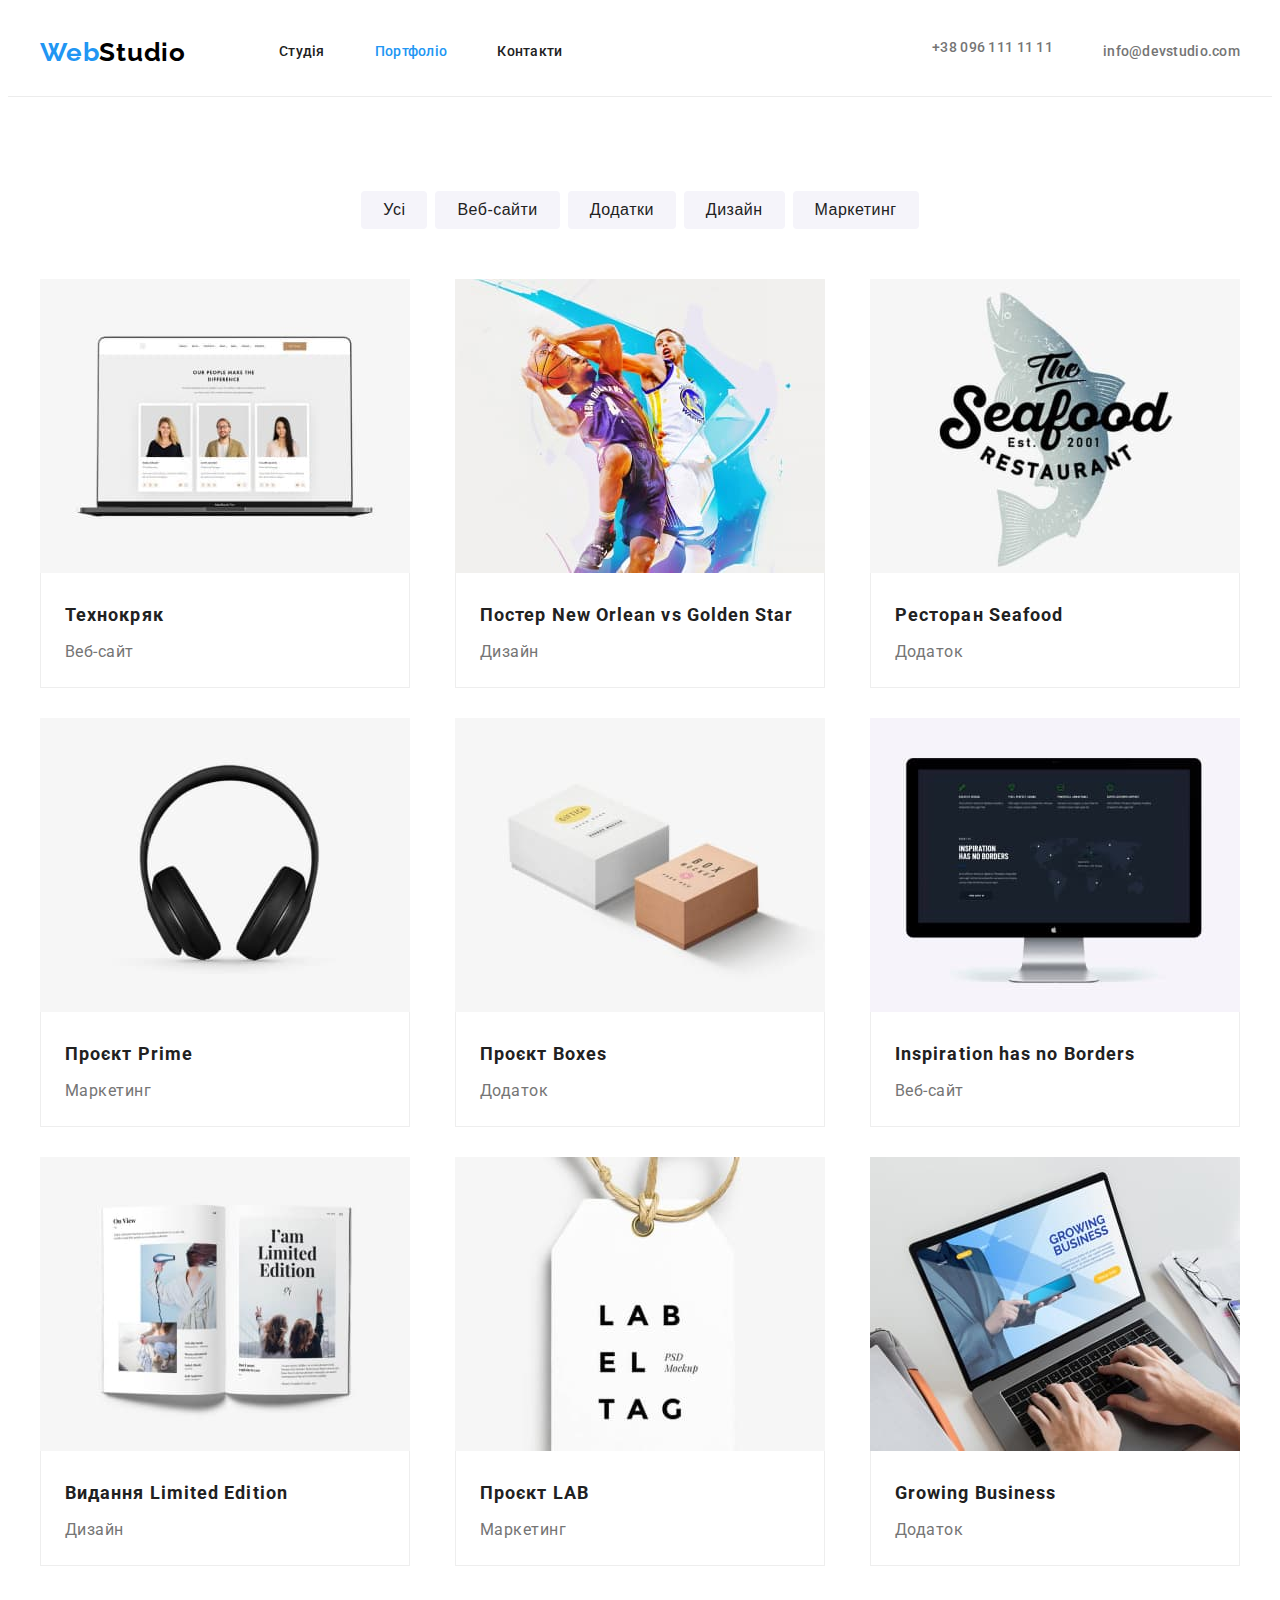
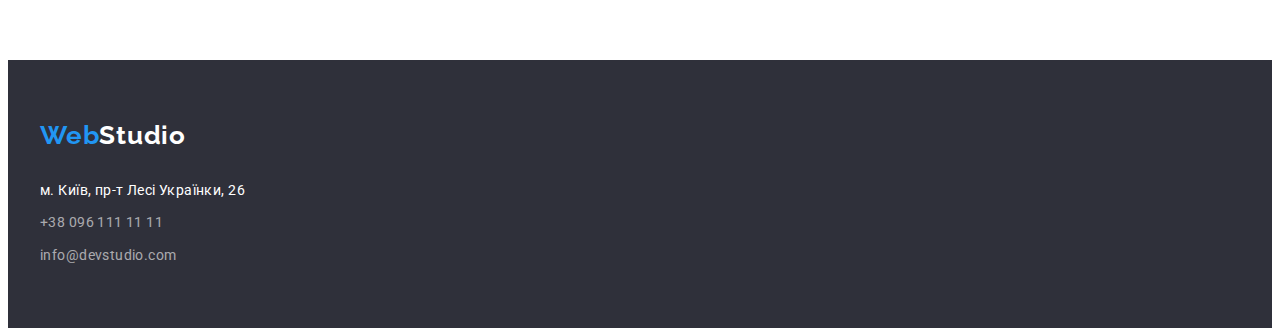
==== portfolio.html @ 99e2f4e7 "save" ====
<!DOCTYPE html>
<html lang="uk">
  <head>
    <meta charset="UTF-8" />
    <meta name="viewport" content="width=device-width, initial-scale=1.0" />
    <title>Студія</title>
    <link rel="preconnect" href="https://fonts.googleapis.com" />
    <link rel="preconnect" href="https://fonts.gstatic.com" crossorigin />
    <link
      href="https://fonts.googleapis.com/css2?family=Raleway:wght@700&family=Roboto:wght@400;500;700;900&display=swap"
      rel="stylesheet"
    />
    <link
      rel="stylesheet"
      href="https://cdnjs.cloudflare.com/ajax/libs/modern-normalize/2.0.0/modern-normalize.min.css"
      integrity="sha512-4xo8blKMVCiXpTaLzQSLSw3KFOVPWhm/TRtuPVc4WG6kUgjH6J03IBuG7JZPkcWMxJ5huwaBpOpnwYElP/m6wg=="
      crossorigin="anonymous"
      referrerpolicy="no-referrer"
    />
    <link rel="stylesheet" href="./css/styles.css" />
  </head>
  <body>
    <header class="header">
      <div class="container header-container">
        <a class="logo header-logo link" href="index.html" lang="eu"
          >Web<span class="logo-color">Studio</span></a
        >
        <nav class="header-nav">
          <ul class="header-menu list">
            <li class="menu-item">
              <a class="menu-link link" href="index.html">Студія</a>
            </li>
            <li class="menu-item">
              <a class="menu-link current link" href="portfolio.html"
                >Портфоліо</a
              >
            </li>
            <li class="menu-item">
              <a class="menu-link link" href="#address">Контакти</a>
            </li>
          </ul>
        </nav>
        <ul class="contacts contacts-header list">
          <li class="contacts-item">
            <a class="contacts-link link" href="tel:+380961111111"
              >+38 096 111 11 11</a
            >
          </li>
          <li class="contacts-item">
            <a class="contacts-link link" href="mailto:info@devstudio.com"
              >info@devstudio.com</a
            >
          </li>
        </ul>
      </div>
    </header>
    <main class="main">
      <section class="portfolio">
        <div class="container">
          <h2 class="hiden-title visually-hidden">Портфоліо</h2>
          <ul class="portfolio-filtr list">
            <li><button type="button" class="filtr-button">Усі</button></li>
            <li>
              <button type="button" class="filtr-button">Веб-сайти</button>
            </li>
            <li><button type="button" class="filtr-button">Додатки</button></li>
            <li><button type="button" class="filtr-button">Дизайн</button></li>
            <li>
              <button type="button" class="filtr-button">Маркетинг</button>
            </li>
          </ul>
          <ul class="portfolio-list list">
            <li class="portfolio-item">
              <a class="link" href="">
                <img
                  src="./images/portfolio/img-portfolio1.jpg"
                  alt=""
                  width="370"
                  height="294"
                />
                <div class="portfolio-card-container">
                  <h3 class="portfolio-item-title">Технокряк</h3>
                  <p class="portfolio-text">Веб-сайт</p>
                </div>
              </a>
            </li>
            <li class="portfolio-item">
              <a class="link" href="">
                <img
                  src="./images/portfolio/img-portfolio2.jpg"
                  alt=""
                  width="370"
                  height="294"
                />
                <div class="portfolio-card-container">
                  <h3 class="portfolio-item-title">
                    Постер <span lang="eu">New Orlean vs Golden Star</span>
                  </h3>
                  <p class="portfolio-text">Дизайн</p>
                </div>
              </a>
            </li>
            <li class="portfolio-item">
              <a class="link" href="">
                <img
                  src="./images/portfolio/img-portfolio3.jpg"
                  alt=""
                  width="370"
                  height="294"
                />
                <div class="portfolio-card-container">
                  <h3 class="portfolio-item-title">
                    Ресторан <span lang="eu">Seafood</span>
                  </h3>
                  <p class="portfolio-text">Додаток</p>
                </div>
              </a>
            </li>
            <li class="portfolio-item">
              <a class="link" href="">
                <img
                  src="./images/portfolio/img-portfolio4.jpg"
                  alt=""
                  width="370"
                  height="294"
                />
                <div class="portfolio-card-container">
                  <h3 class="portfolio-item-title">
                    Проєкт <span lang="eu">Prime</span>
                  </h3>
                  <p class="portfolio-text">Маркетинг</p>
                </div>
              </a>
            </li>
            <li class="portfolio-item">
              <a class="link" href="">
                <img
                  src="./images/portfolio/img-portfolio5.jpg"
                  alt=""
                  width="370"
                  height="294"
                />
                <div class="portfolio-card-container">
                  <h3 class="portfolio-item-title">
                    Проєкт <span lang="eu">Boxes</span>
                  </h3>
                  <p class="portfolio-text">Додаток</p>
                </div>
              </a>
            </li>
            <li class="portfolio-item">
              <a class="link" href="">
                <img
                  src="./images/portfolio/img-portfolio6.jpg"
                  alt=""
                  width="370"
                  height="294"
                />
                <div class="portfolio-card-container">
                  <h3 class="portfolio-item-title" lang="eu">
                    Inspiration has no Borders
                  </h3>
                  <p class="portfolio-text">Веб-сайт</p>
                </div>
              </a>
            </li>
            <li class="portfolio-item">
              <a class="link" href="">
                <img
                  src="./images/portfolio/img-portfolio7.jpg"
                  alt=""
                  width="370"
                  height="294"
                />
                <div class="portfolio-card-container">
                  <h3 class="portfolio-item-title">
                    Видання <span lang="eu">Limited Edition</span>
                  </h3>
                  <p class="portfolio-text">Дизайн</p>
                </div>
              </a>
            </li>
            <li class="portfolio-item">
              <a class="link" href="">
                <img
                  src="./images/portfolio/img-portfolio8.jpg"
                  alt=""
                  width="370"
                  height="294"
                />
                <div class="portfolio-card-container">
                  <h3 class="portfolio-item-title">
                    Проєкт <span lang="eu">LAB</span>
                  </h3>
                  <p class="portfolio-text">Маркетинг</p>
                </div>
              </a>
            </li>
            <li class="portfolio-item">
              <a class="link" href="">
                <img
                  src="./images/portfolio/img-portfolio9.jpg"
                  alt=""
                  width="370"
                  height="294"
                />
                <div class="portfolio-card-container">
                  <h3 class="portfolio-item-title" lang="eu">
                    Growing Business
                  </h3>
                  <p class="portfolio-text">Додаток</p>
                </div>
              </a>
            </li>
          </ul>
        </div>
      </section>
    </main>
    <footer class="footer">
      <div class="container">
        <a class="logo link" href="index.html" lang="eu"
          >Web<span class="logo-color-footer">Studio</span></a
        >
        <address class="address-footer" id="address">
          <p class="address-text">м. Київ, пр-т Лесі Українки, 26</p>
          <ul class="contacts list contacts-footer">
            <li class="contacts-item contacts-item-footer">
              <a
                class="contacts-link link contacst-footer"
                href="tel:+380961111111"
                >+38 096 111 11 11</a
              >
            </li>
            <li class="contacts-item">
              <a
                class="contacts-link link contacst-footer"
                href="mailto:info@devstudio.com"
                >info@devstudio.com</a
              >
            </li>
          </ul>
        </address>
      </div>
    </footer>
  </body>
</html>
---- css/styles.css ----
:root {
    --main-color: #fff;
    --first-color: #2F303A;
    --second-color: #F5F4FA;
    --first-text-color: #212121;
    --second-text-color: #757575;
    --hover-color: #2196F3;
    --button-first-color: #2196F3;
    --button-second-color: #F5F4FA;
    --first-lh: 1.71;
    --second-lh: 1.87;
}

p, h1, h2, h3, h4, h5, h6 {
    margin: 0 auto;
}

ul, ol {
    margin: 0;
    padding: 0;
}

img {
    display: block;
}

.container {
    width: 1200px;
    padding-left: 15px;
    padding-right: 15px;
    margin: 0 auto;
}

body {
    font-family: "Roboto", sans-serif;
    font-style: normal;
    background-color: var(--main-color);
    color: var(--first-text-color);
}


.logo {
    font-family: "Raleway", sans-serif;
    font-size: 26px;
    font-weight: 700;
    line-height: 1.19;
    letter-spacing: 0.78px;
    color: var(--hover-color);
}

.logo-color {
    color: #000;
}

.logo-color-footer {
    color: var(--main-color);
}

.list {
    list-style: none;
}


.link {
    text-decoration: none;
    
}

.hiden-title, .services-title, .team-title {
    text-align: center;
    font-size: 36px;
    line-height: 1.17;
    letter-spacing: 1.08px;
}

.visually-hidden {
    position: absolute;
    width: 1px;
    height: 1px;
    margin: -1px;
    border: 0;
    padding: 0;

    white-space: nowrap;
    clip-path: inset(100%);
    clip: rect(0 0 0 0);
    overflow: hidden;
}



/*--------------------------------------- header -----------------------------------------------------*/ 

.header {
    border-bottom: 1px solid #ECECEC;
}

.menu-link {
    color: var(--first-text-color);
    font-size: 14px;
    font-weight: 500;
    line-height: var(--first-lh);
    letter-spacing: 0.28px;
}

 .menu-link:hover, .menu-link:focus {
    color: var(--hover-color);
 }

.contacts-link {
    color: var(--second-text-color);
    font-size: 14px;
    font-weight: 500;
    line-height: var(--first-lh);
    letter-spacing: 0.28px;
}
 .contacts-link:hover, .contacts-link:focus {
    color: var(--hover-color);
 }

 .header-menu .menu-item .menu-link.current {
    color: var(--hover-color);
 }

 .header-container {
    display: flex;
    align-items: center;
 }

 .header-menu {
    display: flex;
    align-items: center;
    gap: 50px;
 }

 .contacts-header {
     display: flex;
     align-items: center;
     margin-left: auto;
     gap: 50px;
 }

 .header-logo {
    margin-right: 93px;
 }

 .menu-item .menu-link {
        display: block;
        padding-top: 32px;
        padding-bottom: 32px;
 }
/*--------------------------------------- hero -----------------------------------------------------*/

 .hero {
    background-color: var(--first-color);
    padding-top: 200px;
    padding-bottom: 200px;
    text-align: center;
 }

 .hero-title {
    color: var(--main-color); 
    text-align: center;
    font-size: 44px;
    font-weight: 900;
    line-height: 1.36;
    letter-spacing: 2.64px;
    text-transform: uppercase;
    margin-bottom: 30px;
    max-width: 696px;
 }

 .hero-button {
    border-radius: 4px;
    background-color: var(--button-first-color);
    color: var(--main-color);
    text-align: center;
    font-size: 16px;
    font-weight: 700;
    line-height: var(--second-lh);
    letter-spacing: 0.96px;
    border-radius: 4px;
    border: 0px;
    box-shadow: 0 4px 4px 0 rgba(0, 0, 0, 0.15);
    cursor: pointer;
    min-width: 200px;
    min-height: 50px;
 }

 .hero-button:hover, .hero-button:focus {
    background-color: #188CE8;
    color: var(--main-color);
    min-width: 216px;
 }



 /*--------------------------------------- advantages -----------------------------------------------------*/

 .advantages {
    padding-top: 94px;
    padding-bottom: 94px;
 }

.advantages-list-title {
    font-size: 14px;
    font-weight: 700;
    line-height: var(--first-lh);
    letter-spacing: 0.42px;
    text-transform: uppercase;
    margin-bottom: 10px;
}

.advantages-text {
    color: var(--second-text-color);
    font-size: 14px;
    line-height: var(--first-lh);
    letter-spacing: 0.42px;
}

.advantages-list {
    display: flex;
    gap: 30px;
}

.advantages-item {
    max-width: 270px;
}

/*--------------------------------------- service -----------------------------------------------------*/

.services {
    padding-bottom: 94px;
}

.services-title {
    margin-bottom: 50px;
}

.services-list {
    display: flex;
    gap: 30px;
}

 /*--------------------------------------- team -----------------------------------------------------*/

.team {
    background-color: var(--second-color);
    padding-top: 94px;
    padding-bottom: 94px;
}

.team-title {
    margin-bottom: 50px;
}

.team-list-title {
    text-align: center;
    font-size: 16px;
    font-weight: 500;
    line-height: var(--second-lh);
    letter-spacing: 0.48px;
    margin-bottom: 10px;
}

.team-text {
    color: var(--second-text-color);
    text-align: center;
    font-size: 16px;
    line-height: var(--second-lh);
    letter-spacing: 0.48px;
}

.team-item {
    border-radius: 0px 0px 4px 4px;
    background-color: var(--main-color);
    box-shadow: 0px 2px 1px 0px rgba(0, 0, 0, 0.20), 0px 1px 1px 0px rgba(0, 0, 0, 0.14), 0px 1px 3px 0px rgba(0, 0, 0, 0.12);
    width: 270px;
}

.team-list {
    display: flex;
    gap: 30px;
}

.team-card-container {
    padding-top: 30px;
    padding-bottom: 30px;
}

/*--------------------------------------- footer -----------------------------------------------------*/
.footer {
    background-color: var(--first-color);
    padding-top: 60px;
    padding-bottom: 60px;
}

.address-text {
    color: var(--main-color);
    font-size: 14px;
    line-height: var(--first-lh);
    letter-spacing: 0.42px;
    font-style: normal;
}

.contacst-footer {
    color: rgba(255, 255, 255, 0.60);
    font-size: 14px;
    font-style: normal;
    font-weight: 400;
    line-height: var(--first-lh);
    letter-spacing: 0.42px;
}

.address-footer {
    margin-top: 28px;
}

.contacts-footer {
    margin-top: 9px;
}

.contacts-item:first-child {
    margin-bottom: 9px;
}
/* ********************************************** PORTFOLIO ****************************************************** */

.portfolio {
    padding-top: 94px;
    padding-bottom: 94px;
}
.portfolio-filtr {
    margin-bottom: 50px;
    display: flex;
    justify-content: center;
    gap: 8px;
}



.filtr-button {
    color: var(--first-text-color);
    text-align: center;
    font-size: 16px;
    font-weight: 500;
    line-height: 1.62;
    letter-spacing: 0.48px;
    border-radius: 4px;
    background-color: var(--button-second-color);
    cursor: pointer;
    padding: 6px 22px 6px 22px;
    border: 0px;

}

.filtr-button:hover, .filtr-button:focus {
    background-color: var(--hover-color);
    color: var(--main-color);
}

.portfolio-item-title {
    color: var(--first-text-color);
    font-size: 18px;
    font-weight: 700;
    line-height: 2;
    letter-spacing: 1.08px;
    margin-bottom: 4px;
}

.portfolio-text {
    color: var(--second-text-color);
    font-size: 16px;
    line-height: var(--second-lh);
    letter-spacing: 0.48px;
}

.portfolio-list {
    display: flex;
    flex-wrap: wrap;
    justify-content: space-between;
    gap: 30px;

}

.portfolio-item {
    width: 370px;
}

.portfolio-card-container {
    padding: 24px 24px 20px 24px;
    border-right: 1px solid #eee;
    border-bottom: 1px solid #eee;
    border-left: 1px solid #eee;
}

/*  */

/*  */
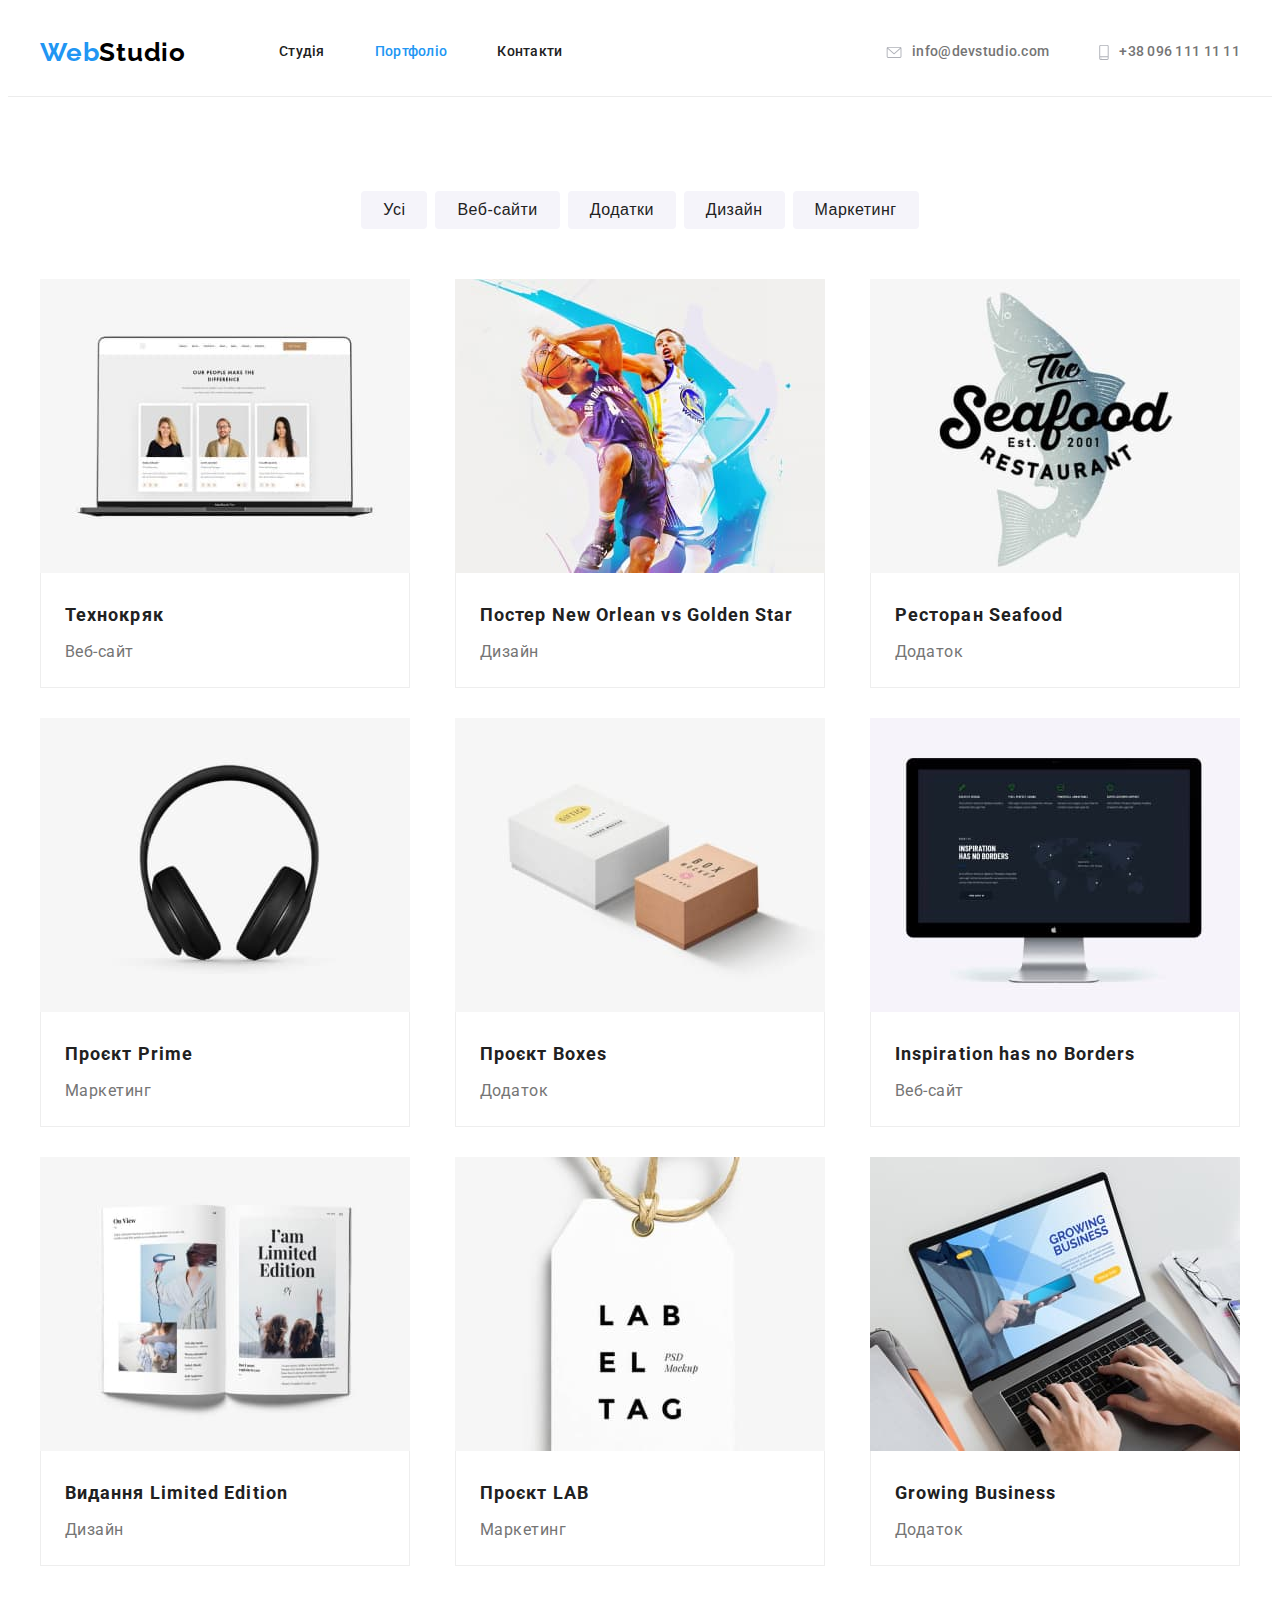
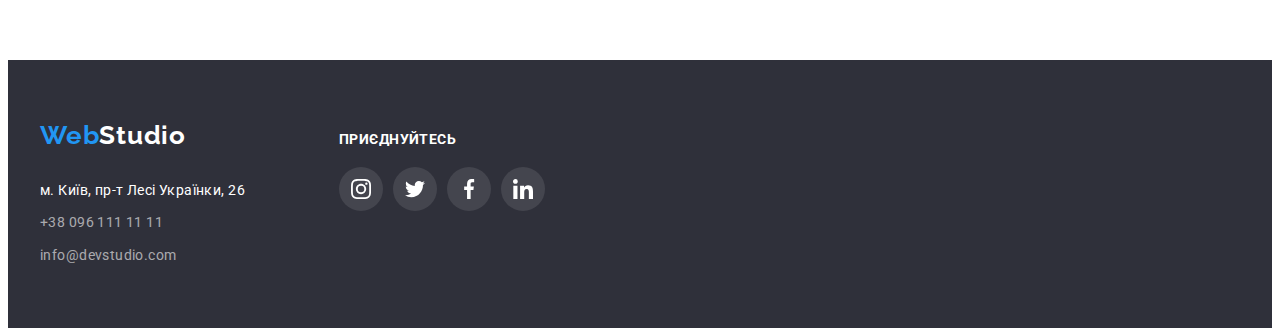
==== commit dc5eb1e5: "save" ====
--- a/portfolio.html
+++ b/portfolio.html
@@ -40,15 +40,26 @@
             </li>
           </ul>
         </nav>
-        <ul class="contacts contacts-header list">
+        <ul class="contacts list contacts-header">
           <li class="contacts-item">
-            <a class="contacts-link link" href="tel:+380961111111"
-              >+38 096 111 11 11</a
+            <a
+              class="contacts-link link contacts-heder-icon"
+              href="mailto:info@devstudio.com"
+            >
+              <svg width="16" height="12" class="heder-icon">
+                <use href="./images/symbol-defs.svg#icon-envelope"></use>
+              </svg>
+              info@devstudio.com</a
             >
           </li>
           <li class="contacts-item">
-            <a class="contacts-link link" href="mailto:info@devstudio.com"
-              >info@devstudio.com</a
+            <a
+              class="contacts-link link contacts-heder-icon"
+              href="tel:+380961111111"
+              ><svg width="10" height="16" class="heder-icon">
+                <use href="./images/symbol-defs.svg#icon-smartphone"></use>
+              </svg>
+              +38 096 111 11 11</a
             >
           </li>
         </ul>
@@ -216,30 +227,66 @@
         </div>
       </section>
     </main>
+    <!------------FOOTER------------->
     <footer class="footer">
-      <div class="container">
-        <a class="logo link" href="index.html" lang="eu"
-          >Web<span class="logo-color-footer">Studio</span></a
-        >
-        <address class="address-footer" id="address">
-          <p class="address-text">м. Київ, пр-т Лесі Українки, 26</p>
-          <ul class="contacts list contacts-footer">
-            <li class="contacts-item contacts-item-footer">
-              <a
-                class="contacts-link link contacst-footer"
-                href="tel:+380961111111"
-                >+38 096 111 11 11</a
-              >
-            </li>
-            <li class="contacts-item">
-              <a
-                class="contacts-link link contacst-footer"
-                href="mailto:info@devstudio.com"
-                >info@devstudio.com</a
-              >
-            </li>
-          </ul>
-        </address>
+      <div class="container footer-wrap">
+        <div class="footer-nav-wrap">
+          <a class="logo logo-footer link" href="index.html" lang="eu"
+            >Web<span class="logo-color-footer">Studio</span></a
+          >
+          <address class="address-footer" id="address">
+            <p class="address-text">м. Київ, пр-т Лесі Українки, 26</p>
+            <ul class="contacts list contacts-footer">
+              <li class="contacts-item contacts-item-footer">
+                <a
+                  class="contacts-link link contacst-footer"
+                  href="tel:+380961111111"
+                  >+38 096 111 11 11</a
+                >
+              </li>
+              <li class="contacts-item">
+                <a
+                  class="contacts-link link contacst-footer"
+                  href="mailto:info@devstudio.com"
+                  >info@devstudio.com</a
+                >
+              </li>
+            </ul>
+          </address>
+        </div>
+        <div class="footer-soc">
+          <h3 class="footer-soc-title">приєднуйтесь</h3>
+          <ul class="footer-soc-list list">
+            <li class="footer-soc-item">
+              <a href="" class="footer-soc-link link">
+                <svg class="footer-soc-icon">
+                  <use href="./images/symbol-defs.svg#icon-instagram"></use>
+                </svg>
+              </a>
+            </li>
+            <li class="footer-soc-item">
+              <a href="" class="footer-soc-link link">
+                <svg class="footer-soc-icon">
+                  <use href="./images/symbol-defs.svg#icon-twitter"></use>
+                </svg>
+              </a>
+            </li>
+            <li class="footer-soc-item">
+              <a href="" class="footer-soc-link link">
+                <svg class="footer-soc-icon">
+                  <use href="./images/symbol-defs.svg#icon-facebook"></use>
+                </svg>
+              </a>
+            </li>
+            <li class="footer-soc-item">
+              <a href="" class="footer-soc-link link">
+                <svg class="footer-soc-icon">
+                  <use href="./images/symbol-defs.svg#icon-linkedin"></use>
+                </svg>
+              </a>
+            </li>
+          </ul>
+        </div>
       </div>
     </footer>
   </body>
--- a/css/styles.css
+++ b/css/styles.css
@@ -7,6 +7,7 @@
     --hover-color: #2196F3;
     --button-first-color: #2196F3;
     --button-second-color: #F5F4FA;
+    --icon-color: #AFB1B8;
     --first-lh: 1.71;
     --second-lh: 1.87;
 }
@@ -66,7 +67,7 @@
     
 }
 
-.hiden-title, .services-title, .team-title {
+.hiden-title, .services-title, .team-title, .regular-customers-title {
     text-align: center;
     font-size: 36px;
     line-height: 1.17;
@@ -113,9 +114,23 @@
     font-weight: 500;
     line-height: var(--first-lh);
     letter-spacing: 0.28px;
-}
+    display: flex;
+    align-items: center;
+}
+
+.heder-icon {
+    margin-right: 10px;
+    fill: var(--icon-color);
+}
+
  .contacts-link:hover, .contacts-link:focus {
     color: var(--hover-color);
+ }
+
+ .contacts-link:hover .heder-icon,
+ .contacts-link:focus .heder-icon {
+     color: var(--hover-color);
+     fill: var(--hover-color);
  }
 
  .header-menu .menu-item .menu-link.current {
@@ -149,6 +164,8 @@
         padding-top: 32px;
         padding-bottom: 32px;
  }
+ 
+
 /*--------------------------------------- hero -----------------------------------------------------*/
 
  .hero {
@@ -156,6 +173,12 @@
     padding-top: 200px;
     padding-bottom: 200px;
     text-align: center;
+    background-image: linear-gradient(rgba(47, 48, 58, 0.4), rgba(47, 48, 58, 0.4)), url(../images/hero-bg.jpg);
+    background-repeat: no-repeat;
+    background-position: center;
+    background-size: cover;
+    max-width: 1600px;
+    margin: 0 auto;
  }
 
  .hero-title {
@@ -227,6 +250,16 @@
     max-width: 270px;
 }
 
+.advantages-img {
+    border-radius: 4px;
+    width: 270px;
+    height: 120px;
+    background-color: var(--second-color);
+    margin-bottom: 30px;
+    display: flex;
+    align-items: center;
+    justify-content: center;
+}
 /*--------------------------------------- service -----------------------------------------------------*/
 
 .services {
@@ -274,7 +307,7 @@
 .team-item {
     border-radius: 0px 0px 4px 4px;
     background-color: var(--main-color);
-    box-shadow: 0px 2px 1px 0px rgba(0, 0, 0, 0.20), 0px 1px 1px 0px rgba(0, 0, 0, 0.14), 0px 1px 3px 0px rgba(0, 0, 0, 0.12);
+    box-shadow: 0 2px 1px 0 rgba(0, 0, 0, 0.2), 0 1px 1px 0 rgba(0, 0, 0, 0.14), 0 1px 3px 0 rgba(0, 0, 0, 0.12);
     width: 270px;
 }
 
@@ -286,6 +319,86 @@
 .team-card-container {
     padding-top: 30px;
     padding-bottom: 30px;
+}
+
+.team-soc-list {
+    display: flex;
+    justify-content: center;
+    gap: 10px;
+    margin-top: 16px;
+}
+
+.team-soc-item {
+    width: 44px;
+    height: 44px;
+}
+
+.team-soc-link {
+    width: 100%;
+    height: 100%;
+    border-radius: 50%;
+    display: flex;
+    align-items: center;
+    justify-content: center;
+    fill: var(--icon-color);
+}
+
+.team-soc-icon {
+    width: 20px;
+    height: 20px;
+}
+
+.team-soc-link:hover, .team-soc-link:focus {
+  background-color: var(--hover-color);
+}
+
+.team-soc-link:hover .team-soc-icon {
+    fill: var(--main-color);
+}
+
+/*--------------------------------------- regular-customers -----------------------------------------------------*/
+
+.regular-customers {
+    padding-top: 94px;
+    padding-bottom: 94px;
+}
+
+.regular-customers-list {
+    margin-top: 50px;
+    display: flex;
+    align-items: center;
+    justify-content: center;
+    gap: 30px;
+}
+
+.regular-customers-item {
+    width: 170px;
+    height: 92px;
+}
+
+.regular-customers-link {
+    width: 100%;
+    height: 100%;
+    border: 1px solid #afb1b8;
+    border-radius: 4px;
+    display: flex;
+    align-items: center;
+    justify-content: center;
+    fill: var(--icon-color);
+}
+
+.regular-customer-icon {
+    width: 106px;
+    height: 60px;
+}
+
+.regular-customers-link:hover, .regular-customers-link:focus {
+    border-color: var(--hover-color);
+}
+
+.regular-customers-link:hover .regular-customer-icon,
+.regular-customers-link:focus .regular-customer-icon {
+    fill: var(--hover-color);
 }
 
 /*--------------------------------------- footer -----------------------------------------------------*/
@@ -320,15 +433,67 @@
     margin-top: 9px;
 }
 
-.contacts-item:first-child {
+.contacts-item-footer:first-child {
     margin-bottom: 9px;
 }
+
+
+
+.footer-soc-title {
+    font-family: var(--font-family);
+    font-weight: 700;
+    font-size: 14px;
+    letter-spacing: 0.42px;
+    text-transform: uppercase;
+    color: var(--main-color);
+    margin-bottom: 20px;
+}
+
+.footer-soc-list {
+    display: flex;
+    align-items: center;
+    justify-content: center;
+    gap: 10px;
+}
+
+.footer-soc-item {
+    width: 44px;
+    height: 44px;
+}
+
+.footer-soc-link {
+    width: 100%;
+    height: 100%;
+    border-radius: 50%;
+    display: flex;
+    align-items: center;
+    justify-content: center;
+    fill: var(--main-color);
+    background-color: rgba(255, 255, 255, 0.1);
+}
+
+.footer-soc-icon {
+    width: 20px;
+    height: 20px;
+}
+
+.footer-soc-link:hover, .footer-soc-link:focus {
+    background-color: var(--hover-color);
+}
+
+.footer-wrap {
+    display: flex;
+    gap: 94px;
+    align-items: baseline;
+}
+
 /* ********************************************** PORTFOLIO ****************************************************** */
 
 .portfolio {
     padding-top: 94px;
     padding-bottom: 94px;
 }
+
 .portfolio-filtr {
     margin-bottom: 50px;
     display: flex;
@@ -356,6 +521,7 @@
 .filtr-button:hover, .filtr-button:focus {
     background-color: var(--hover-color);
     color: var(--main-color);
+    box-shadow: 0 2px 2px 0 rgba(0, 0, 0, 0.12), 0 1px 2px 0 rgba(0, 0, 0, 0.08), 0 3px 1px 0 rgba(0, 0, 0, 0.1);
 }
 
 .portfolio-item-title {
@@ -386,6 +552,10 @@
     width: 370px;
 }
 
+.portfolio-item:hover, .portfolio-item:focus {
+    box-shadow: 1px 4px 6px 0 rgba(0, 0, 0, 0.16), 0 4px 4px 0 rgba(0, 0, 0, 0.06), 0 1px 1px 0 rgba(0, 0, 0, 0.12);
+}
+
 .portfolio-card-container {
     padding: 24px 24px 20px 24px;
     border-right: 1px solid #eee;
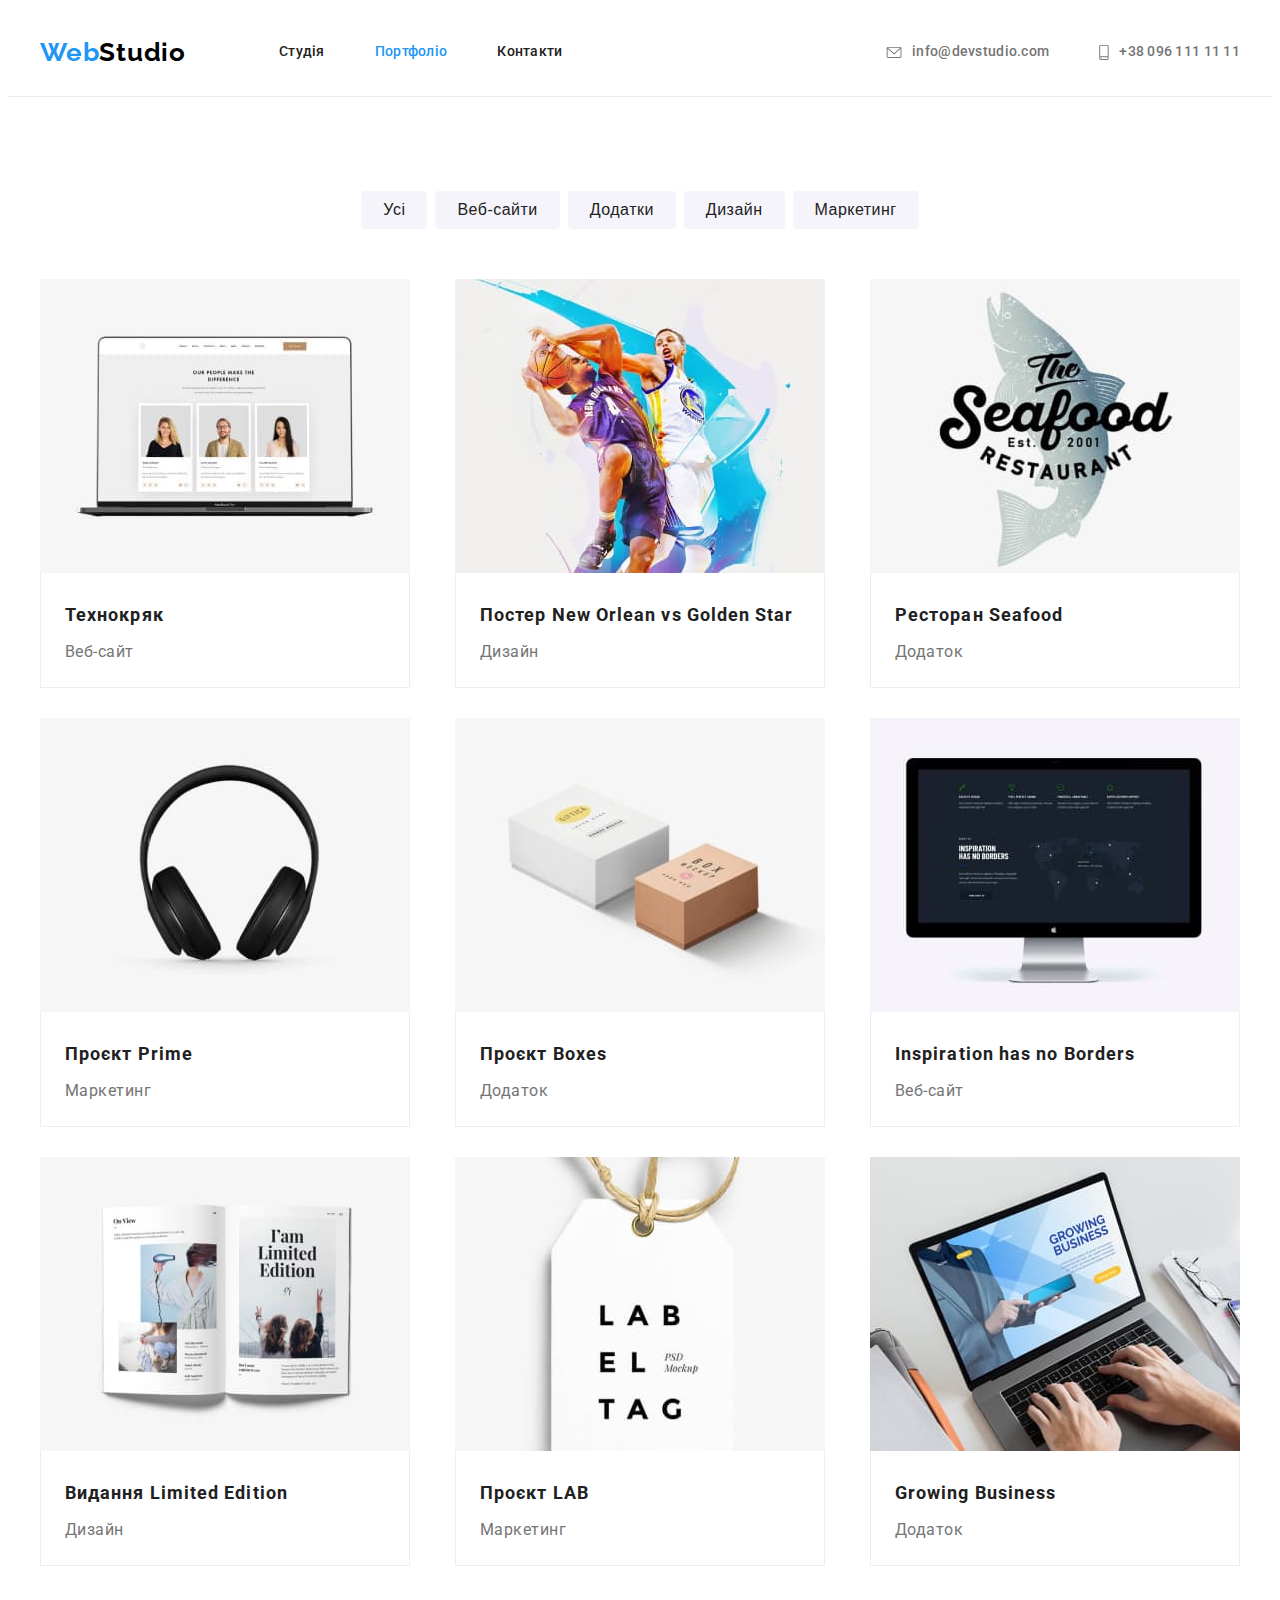
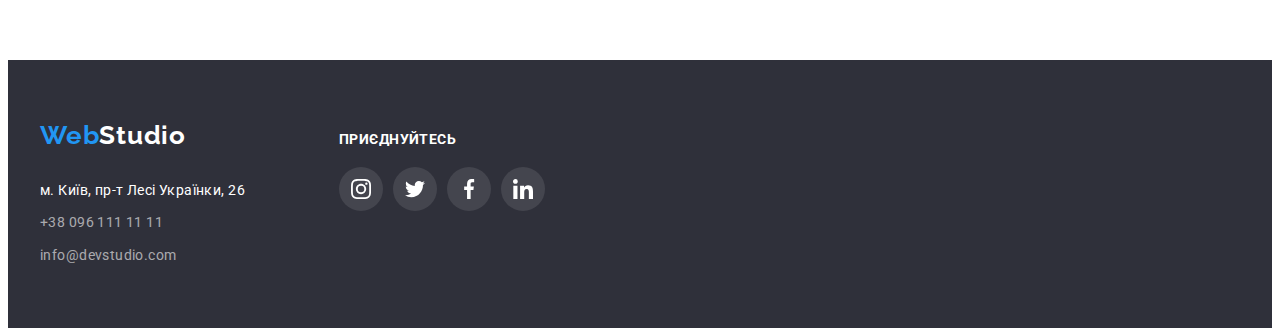
==== commit 5dc9cb75: "save" ====
--- a/portfolio.html
+++ b/portfolio.html
@@ -47,7 +47,7 @@
               href="mailto:info@devstudio.com"
             >
               <svg width="16" height="12" class="heder-icon">
-                <use href="./images/symbol-defs.svg#icon-envelope"></use>
+                <use href="./images/icons.svg#icon-envelope"></use>
               </svg>
               info@devstudio.com</a
             >
@@ -57,7 +57,7 @@
               class="contacts-link link contacts-heder-icon"
               href="tel:+380961111111"
               ><svg width="10" height="16" class="heder-icon">
-                <use href="./images/symbol-defs.svg#icon-smartphone"></use>
+                <use href="./images/icons.svg#icon-smartphone"></use>
               </svg>
               +38 096 111 11 11</a
             >
@@ -82,7 +82,7 @@
           </ul>
           <ul class="portfolio-list list">
             <li class="portfolio-item">
-              <a class="link" href="">
+              <a class="portfolio-link link" href="">
                 <img
                   src="./images/portfolio/img-portfolio1.jpg"
                   alt=""
@@ -96,7 +96,7 @@
               </a>
             </li>
             <li class="portfolio-item">
-              <a class="link" href="">
+              <a class="portfolio-link link" href="">
                 <img
                   src="./images/portfolio/img-portfolio2.jpg"
                   alt=""
@@ -112,7 +112,7 @@
               </a>
             </li>
             <li class="portfolio-item">
-              <a class="link" href="">
+              <a class="portfolio-link link" href="">
                 <img
                   src="./images/portfolio/img-portfolio3.jpg"
                   alt=""
@@ -128,7 +128,7 @@
               </a>
             </li>
             <li class="portfolio-item">
-              <a class="link" href="">
+              <a class="portfolio-link link" href="">
                 <img
                   src="./images/portfolio/img-portfolio4.jpg"
                   alt=""
@@ -144,7 +144,7 @@
               </a>
             </li>
             <li class="portfolio-item">
-              <a class="link" href="">
+              <a class="portfolio-link link" href="">
                 <img
                   src="./images/portfolio/img-portfolio5.jpg"
                   alt=""
@@ -160,7 +160,7 @@
               </a>
             </li>
             <li class="portfolio-item">
-              <a class="link" href="">
+              <a class="portfolio-link link" href="">
                 <img
                   src="./images/portfolio/img-portfolio6.jpg"
                   alt=""
@@ -176,7 +176,7 @@
               </a>
             </li>
             <li class="portfolio-item">
-              <a class="link" href="">
+              <a class="portfolio-link link" href="">
                 <img
                   src="./images/portfolio/img-portfolio7.jpg"
                   alt=""
@@ -192,7 +192,7 @@
               </a>
             </li>
             <li class="portfolio-item">
-              <a class="link" href="">
+              <a class="portfolio-link link" href="">
                 <img
                   src="./images/portfolio/img-portfolio8.jpg"
                   alt=""
@@ -208,7 +208,7 @@
               </a>
             </li>
             <li class="portfolio-item">
-              <a class="link" href="">
+              <a class="portfolio-link link" href="">
                 <img
                   src="./images/portfolio/img-portfolio9.jpg"
                   alt=""
@@ -255,33 +255,33 @@
           </address>
         </div>
         <div class="footer-soc">
-          <h3 class="footer-soc-title">приєднуйтесь</h3>
+          <p class="footer-soc-text">приєднуйтесь</p>
           <ul class="footer-soc-list list">
             <li class="footer-soc-item">
               <a href="" class="footer-soc-link link">
                 <svg class="footer-soc-icon">
-                  <use href="./images/symbol-defs.svg#icon-instagram"></use>
-                </svg>
-              </a>
-            </li>
-            <li class="footer-soc-item">
-              <a href="" class="footer-soc-link link">
-                <svg class="footer-soc-icon">
-                  <use href="./images/symbol-defs.svg#icon-twitter"></use>
-                </svg>
-              </a>
-            </li>
-            <li class="footer-soc-item">
-              <a href="" class="footer-soc-link link">
-                <svg class="footer-soc-icon">
-                  <use href="./images/symbol-defs.svg#icon-facebook"></use>
-                </svg>
-              </a>
-            </li>
-            <li class="footer-soc-item">
-              <a href="" class="footer-soc-link link">
-                <svg class="footer-soc-icon">
-                  <use href="./images/symbol-defs.svg#icon-linkedin"></use>
+                  <use href="./images/icons.svg#icon-instagram"></use>
+                </svg>
+              </a>
+            </li>
+            <li class="footer-soc-item">
+              <a href="" class="footer-soc-link link">
+                <svg class="footer-soc-icon">
+                  <use href="./images/icons.svg#icon-twitter"></use>
+                </svg>
+              </a>
+            </li>
+            <li class="footer-soc-item">
+              <a href="" class="footer-soc-link link">
+                <svg class="footer-soc-icon">
+                  <use href="./images/icons.svg#icon-facebook"></use>
+                </svg>
+              </a>
+            </li>
+            <li class="footer-soc-item">
+              <a href="" class="footer-soc-link link">
+                <svg class="footer-soc-icon">
+                  <use href="./images/icons.svg#icon-linkedin"></use>
                 </svg>
               </a>
             </li>
--- a/css/styles.css
+++ b/css/styles.css
@@ -120,7 +120,7 @@
 
 .heder-icon {
     margin-right: 10px;
-    fill: var(--icon-color);
+    fill: currentColor;
 }
 
  .contacts-link:hover, .contacts-link:focus {
@@ -352,7 +352,7 @@
   background-color: var(--hover-color);
 }
 
-.team-soc-link:hover .team-soc-icon {
+.team-soc-link:hover .team-soc-icon, .team-soc-link:focus .team-soc-icon {
     fill: var(--main-color);
 }
 
@@ -385,12 +385,9 @@
     align-items: center;
     justify-content: center;
     fill: var(--icon-color);
-}
-
-.regular-customer-icon {
-    width: 106px;
-    height: 60px;
-}
+    outline: none;
+}
+
 
 .regular-customers-link:hover, .regular-customers-link:focus {
     border-color: var(--hover-color);
@@ -399,6 +396,7 @@
 .regular-customers-link:hover .regular-customer-icon,
 .regular-customers-link:focus .regular-customer-icon {
     fill: var(--hover-color);
+    border-color: var(--hover-color);
 }
 
 /*--------------------------------------- footer -----------------------------------------------------*/
@@ -439,7 +437,7 @@
 
 
 
-.footer-soc-title {
+.footer-soc-text {
     font-family: var(--font-family);
     font-weight: 700;
     font-size: 14px;
@@ -483,10 +481,12 @@
 
 .footer-wrap {
     display: flex;
-    gap: 94px;
     align-items: baseline;
 }
 
+.footer-soc {
+    margin-left: 94px;
+}
 /* ********************************************** PORTFOLIO ****************************************************** */
 
 .portfolio {
@@ -552,7 +552,11 @@
     width: 370px;
 }
 
-.portfolio-item:hover, .portfolio-item:focus {
+.portfolio-link {
+    display: block;
+}
+
+.portfolio-link:hover, .portfolio-link:focus {
     box-shadow: 1px 4px 6px 0 rgba(0, 0, 0, 0.16), 0 4px 4px 0 rgba(0, 0, 0, 0.06), 0 1px 1px 0 rgba(0, 0, 0, 0.12);
 }
 
